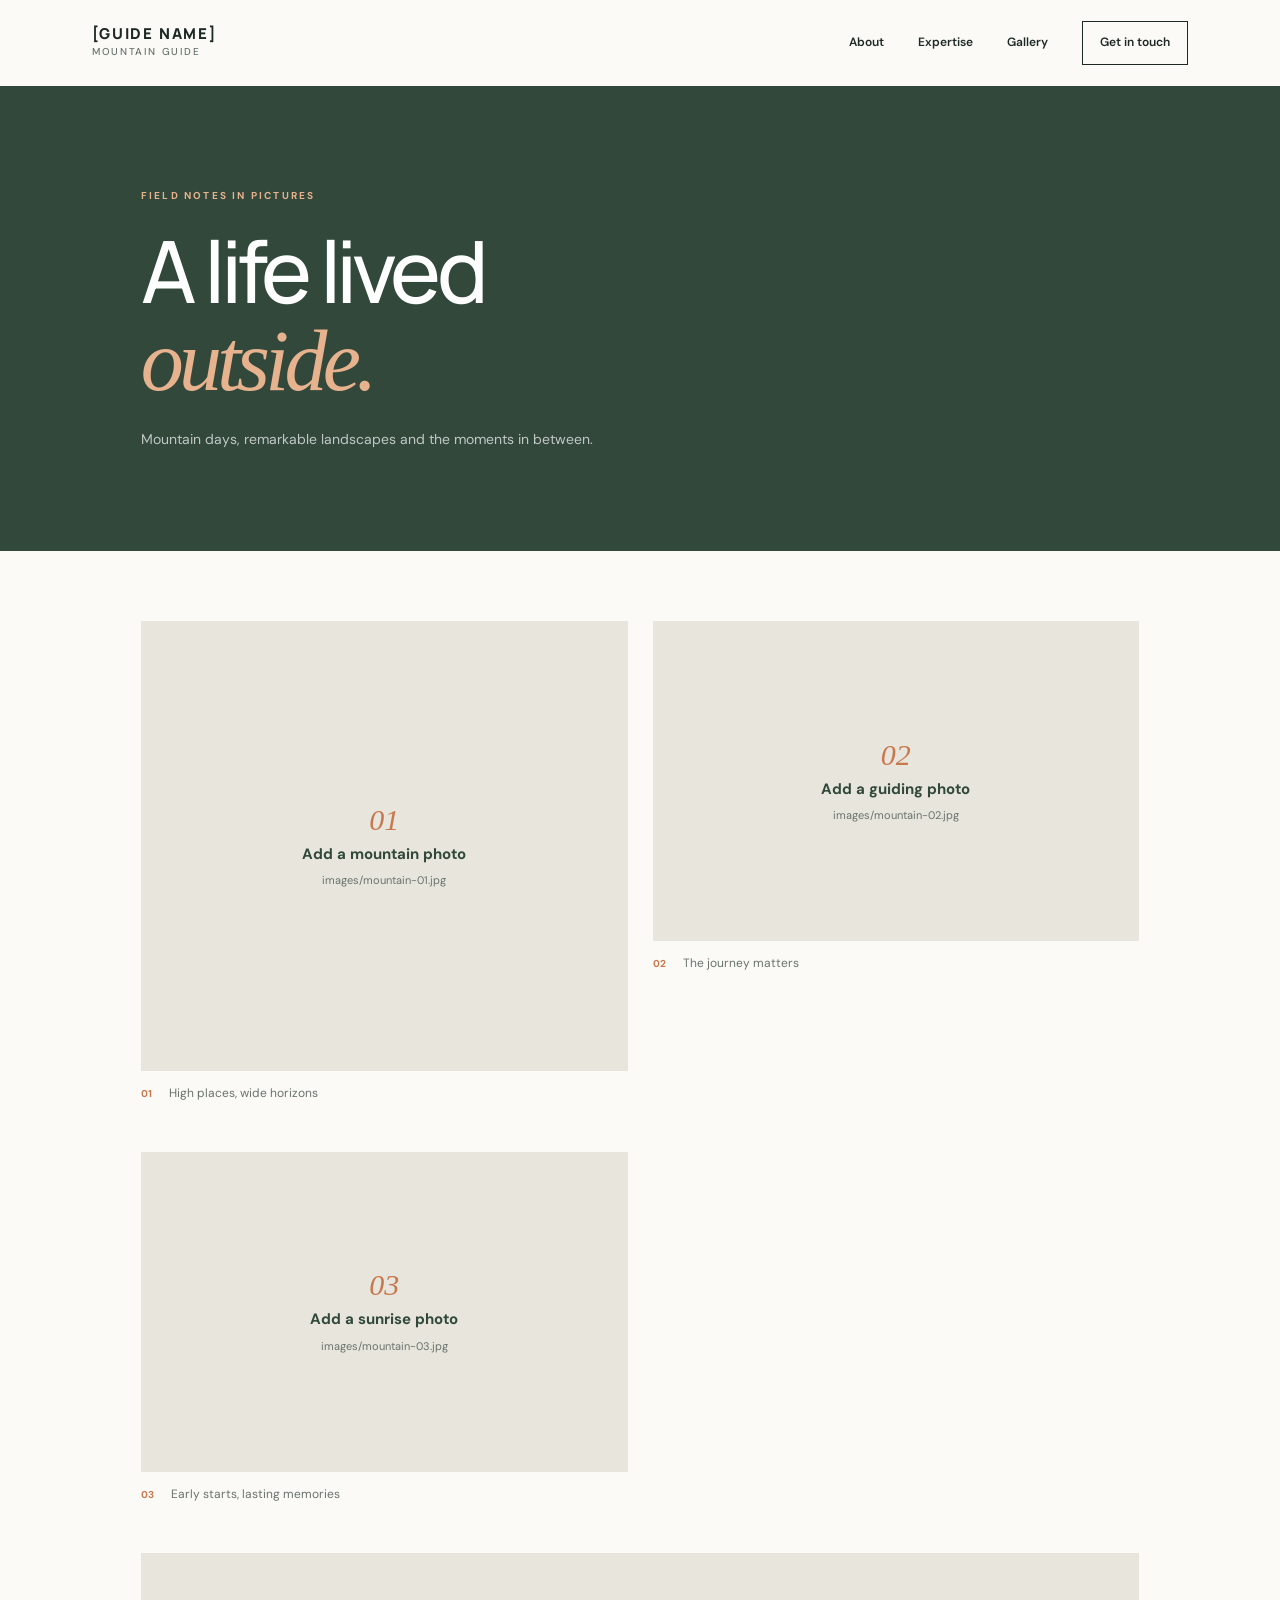
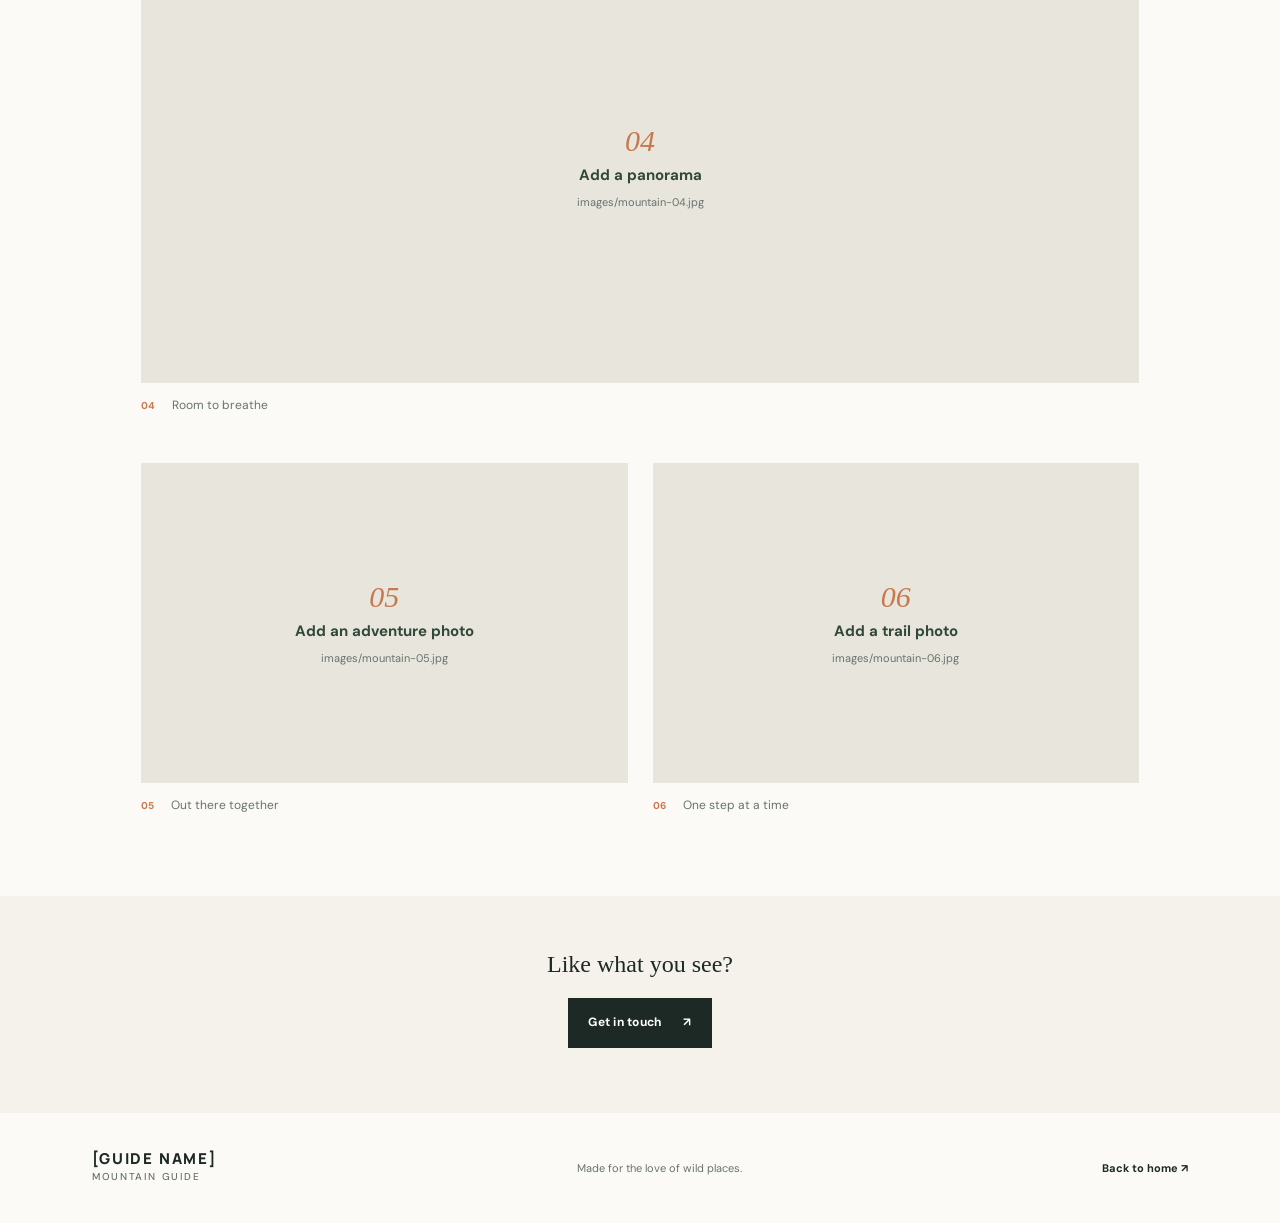
==== gallery.html @ 0ccdeb0b "Add files via upload" ====
<!DOCTYPE html>
<html lang="en">
<head>
  <meta charset="UTF-8">
  <meta name="viewport" content="width=device-width, initial-scale=1">
  <meta name="description" content="Mountain guiding, landscapes and adventures with [GUIDE NAME].">
  <title>Gallery | [GUIDE NAME]</title>
  <link rel="stylesheet" href="style.css">
  <link rel="preconnect" href="https://fonts.googleapis.com">
  <link rel="preconnect" href="https://fonts.gstatic.com" crossorigin>
  <link href="https://fonts.googleapis.com/css2?family=DM+Sans:wght@400;500;600;700&family=Manrope:wght@400;500;600;700;800&display=swap" rel="stylesheet">
</head>
<body>
  <header class="site-header gallery-header">
    <a class="wordmark" href="index.html">[GUIDE NAME]<span>Mountain Guide</span></a>
    <nav aria-label="Main navigation">
      <a href="index.html#about">About</a>
      <a href="index.html#expertise">Expertise</a>
      <a href="gallery.html" aria-current="page">Gallery</a>
      <a class="nav-cta" href="index.html#contact">Get in touch</a>
    </nav>
  </header>
  <main>
    <section class="gallery-hero">
      <p class="eyebrow">FIELD NOTES IN PICTURES</p>
      <h1>A life lived<br><em>outside.</em></h1>
      <p>Mountain days, remarkable landscapes and the moments in between.</p>
    </section>
    <section class="gallery-grid section-wrap" aria-label="Photo gallery">
      <!-- Add your photos to the images folder and replace each placeholder filename below. -->
      <figure class="gallery-item gallery-tall">
        <img src="images/mountain-01.jpg" alt="Mountain landscape" onerror="this.style.display='none'; this.nextElementSibling.style.display='flex'">
        <div class="image-placeholder"><span>01</span><strong>Add a mountain photo</strong><small>images/mountain-01.jpg</small></div>
        <figcaption><span>01</span> High places, wide horizons</figcaption>
      </figure>
      <figure class="gallery-item">
        <img src="images/mountain-02.jpg" alt="Mountain guide on a trail" onerror="this.style.display='none'; this.nextElementSibling.style.display='flex'">
        <div class="image-placeholder"><span>02</span><strong>Add a guiding photo</strong><small>images/mountain-02.jpg</small></div>
        <figcaption><span>02</span> The journey matters</figcaption>
      </figure>
      <figure class="gallery-item">
        <img src="images/mountain-03.jpg" alt="Mountain peaks at sunrise" onerror="this.style.display='none'; this.nextElementSibling.style.display='flex'">
        <div class="image-placeholder"><span>03</span><strong>Add a sunrise photo</strong><small>images/mountain-03.jpg</small></div>
        <figcaption><span>03</span> Early starts, lasting memories</figcaption>
      </figure>
      <figure class="gallery-item gallery-wide">
        <img src="images/mountain-04.jpg" alt="Wide mountain panorama" onerror="this.style.display='none'; this.nextElementSibling.style.display='flex'">
        <div class="image-placeholder"><span>04</span><strong>Add a panorama</strong><small>images/mountain-04.jpg</small></div>
        <figcaption><span>04</span> Room to breathe</figcaption>
      </figure>
      <figure class="gallery-item">
        <img src="images/mountain-05.jpg" alt="Outdoor adventure" onerror="this.style.display='none'; this.nextElementSibling.style.display='flex'">
        <div class="image-placeholder"><span>05</span><strong>Add an adventure photo</strong><small>images/mountain-05.jpg</small></div>
        <figcaption><span>05</span> Out there together</figcaption>
      </figure>
      <figure class="gallery-item">
        <img src="images/mountain-06.jpg" alt="Mountain trail" onerror="this.style.display='none'; this.nextElementSibling.style.display='flex'">
        <div class="image-placeholder"><span>06</span><strong>Add a trail photo</strong><small>images/mountain-06.jpg</small></div>
        <figcaption><span>06</span> One step at a time</figcaption>
      </figure>
    </section>
    <section class="gallery-bottom">
      <p>Like what you see?</p>
      <a class="button button-dark" href="index.html#contact">Get in touch <span aria-hidden="true">↗</span></a>
    </section>
  </main>
  <footer class="site-footer">
    <a class="wordmark footer-wordmark" href="index.html">[GUIDE NAME]<span>Mountain Guide</span></a>
    <p>Made for the love of wild places.</p>
    <a href="index.html">Back to home ↗</a>
  </footer>
</body>
</html>
---- style.css ----
:root {
  --ink: #1d2925;
  --muted: #68736d;
  --cream: #f4f2eb;
  --paper: #fbfaf6;
  --green: #31483b;
  --orange: #c9784e;
  --line: rgba(29, 41, 37, .16);
  --serif: Georgia, "Times New Roman", serif;
}
* { box-sizing: border-box; }
html { scroll-behavior: smooth; }
body { margin: 0; background: var(--paper); color: var(--ink); font-family: "DM Sans", sans-serif; line-height: 1.65; }
a { color: inherit; text-decoration: none; }
.site-header { height: 86px; padding: 0 7.2%; display: flex; align-items: center; justify-content: space-between; background: var(--paper); position: relative; z-index: 5; }
.wordmark { font: 800 15px/1.2 "Manrope", sans-serif; letter-spacing: .12em; text-transform: uppercase; }
.wordmark span { display: block; font: 500 10px/1.8 "DM Sans", sans-serif; letter-spacing: .16em; color: var(--muted); }
nav { display: flex; align-items: center; gap: 34px; font-size: 12px; font-weight: 600; }
nav a:not(.nav-cta) { transition: color .2s; }
nav a:hover, .site-footer a:hover { color: var(--orange); }
.nav-cta { border: 1px solid var(--ink); padding: 11px 17px; }
.hero { min-height: 660px; height: min(780px, calc(100vh - 86px)); position: relative; color: white; display: flex; align-items: center; overflow: hidden; background: #3d5148; }
.hero-image, .hero-shade { position: absolute; inset: 0; }
.hero-image { background: url("https://images.unsplash.com/photo-1464822759023-fed622ff2c3b?auto=format&fit=crop&w=2200&q=85") center 48%/cover; transform: scale(1.015); }
.hero-shade { background: linear-gradient(90deg, rgba(15,25,22,.78) 0%, rgba(15,25,22,.48) 48%, rgba(15,25,22,.08) 100%), linear-gradient(0deg, rgba(15,25,22,.28), transparent 45%); }
.hero-content { position: relative; z-index: 1; margin-left: 11%; max-width: 670px; padding: 65px 24px 70px 0; }
.eyebrow { font-size: 10px; font-weight: 700; letter-spacing: .22em; text-transform: uppercase; }
.hero .eyebrow { color: #e7c5a8; margin-bottom: 26px; }
h1, h2, .display-heading, blockquote { font-family: "Manrope", sans-serif; letter-spacing: -.055em; font-weight: 500; }
.hero h1 { font-size: clamp(50px, 6.4vw, 88px); line-height: 1.04; margin: 0 0 27px; }
h1 em, h2 em, .display-heading em, .values h2 em { font-family: var(--serif); font-weight: 400; }
.hero-copy { max-width: 470px; font-size: 15px; color: rgba(255,255,255,.84); line-height: 1.9; }
.hero-actions { display: flex; align-items: center; gap: 28px; margin-top: 34px; flex-wrap: wrap; }
.button { display: inline-flex; align-items: center; gap: 22px; padding: 15px 20px; font-size: 12px; font-weight: 700; letter-spacing: .02em; transition: transform .2s, background .2s; }
.button:hover { transform: translateY(-2px); }
.button-light { background: var(--paper); color: var(--ink); }
.button-dark { background: var(--ink); color: white; }
.text-link { font-size: 12px; font-weight: 700; border-bottom: 1px solid currentColor; padding-bottom: 6px; display: inline-flex; gap: 18px; align-items: center; }
.light-link { color: white; }
.hero-note { position: absolute; right: 7%; bottom: 40px; display: flex; align-items: center; gap: 12px; font-size: 10px; letter-spacing: .12em; text-transform: uppercase; color: rgba(255,255,255,.8); }
.note-line { width: 32px; height: 1px; background: var(--orange); }
.section-wrap { padding-left: 11%; padding-right: 11%; }
.intro { padding-top: 115px; padding-bottom: 120px; }
.section-label { font-size: 10px; letter-spacing: .18em; font-weight: 700; color: var(--muted); }
.section-label span { color: var(--orange); margin-right: 18px; }
.intro-grid { display: grid; grid-template-columns: 1fr 1fr; gap: 9%; margin-top: 54px; }
.display-heading { font-size: clamp(36px, 4.1vw, 56px); line-height: 1.17; margin: 0; }
.display-heading em { color: var(--green); }
.intro-text { max-width: 490px; color: #59645e; font-size: 14px; }
.intro-text p { margin-top: 0; margin-bottom: 19px; }
.intro-text .lead { color: var(--ink); font-size: 17px; line-height: 1.7; }
.signature { font-family: var(--serif); font-style: italic; font-size: 24px; color: var(--green); margin-top: 30px !important; }
.quote-band { background: var(--green); color: white; text-align: center; padding: 83px 20px 78px; }
.quote-mark { font: 70px/ .7 var(--serif); color: #d89a76; }
.quote-band blockquote { font-size: clamp(28px, 4vw, 45px); line-height: 1.3; margin: 24px 0 17px; }
.quote-band p { color: rgba(255,255,255,.65); font-size: 12px; letter-spacing: .05em; }
.expertise { padding-top: 110px; padding-bottom: 120px; }
.expertise-heading { display: flex; align-items: end; justify-content: space-between; gap: 30px; margin: 34px 0 45px; }
.expertise-heading h2 { font-size: clamp(34px, 4vw, 48px); margin: 0; line-height: 1.2; }
.expertise-heading p { color: var(--muted); max-width: 300px; font-size: 13px; margin: 0 0 5px; }
.expertise-grid { display: grid; grid-template-columns: repeat(3, 1fr); border-top: 1px solid var(--line); border-bottom: 1px solid var(--line); }
.expertise-card { padding: 29px 27px 35px 0; }
.expertise-card + .expertise-card { border-left: 1px solid var(--line); padding-left: 27px; }
.card-number { font-size: 9px; color: var(--orange); letter-spacing: .15em; font-weight: 700; }
.line-icon { font-size: 36px; color: var(--green); margin: 24px 0 9px; }
.expertise-card h3 { font: 600 17px "Manrope", sans-serif; margin: 0 0 12px; }
.expertise-card p { color: var(--muted); font-size: 12px; line-height: 1.85; margin: 0; }
.edit-note { font-size: 11px; color: #89918b; font-style: italic; margin-top: 18px; }
.image-feature { display: grid; grid-template-columns: 1.05fr .95fr; min-height: 500px; background: var(--cream); }
.feature-photo { background: url("https://images.unsplash.com/photo-1464278533981-50106e6176b1?auto=format&fit=crop&w=1300&q=85") center/cover; min-height: 430px; }
.feature-copy { align-self: center; padding: 65px 12%; }
.feature-copy .eyebrow { color: var(--orange); }
.feature-copy h2 { font-size: clamp(36px, 4.2vw, 55px); line-height: 1.13; margin: 23px 0; }
.feature-copy h2 em { color: var(--green); }
.feature-copy > p:not(.eyebrow) { color: var(--muted); font-size: 13px; margin-bottom: 28px; }
.values { padding-top: 110px; padding-bottom: 120px; }
.values-grid { display: grid; grid-template-columns: .9fr 1.1fr; gap: 10%; margin-top: 42px; }
.values h2 { font-size: clamp(43px, 5vw, 66px); line-height: 1.1; margin: 0; }
.values h2 em { color: var(--green); }
.values-list > div { display: grid; grid-template-columns: 45px 1fr; border-bottom: 1px solid var(--line); padding: 17px 0; gap: 10px; }
.values-list > div:first-child { border-top: 1px solid var(--line); }
.values-list span { font-size: 10px; color: var(--orange); font-weight: 700; padding-top: 3px; }
.values-list p { margin: 0; color: var(--muted); font-size: 12px; line-height: 1.8; }
.values-list strong { display: inline-block; color: var(--ink); font-size: 14px; margin-bottom: 4px; }
.contact { background: #e8e8df; text-align: center; padding: 100px 24px 95px; }
.contact-inner { max-width: 680px; margin: auto; }
.contact .eyebrow { color: var(--orange); }
.contact h2 { font-size: clamp(37px, 5vw, 60px); line-height: 1.14; margin: 23px 0; }
.contact h2 em { color: var(--green); }
.contact-inner > p:not(.eyebrow):not(.company-note) { color: var(--muted); font-size: 13px; margin-bottom: 28px; }
.company-note { font-size: 10px; text-transform: uppercase; letter-spacing: .15em; color: var(--muted); margin-top: 28px; }
.site-footer { min-height: 110px; display: flex; justify-content: space-between; align-items: center; gap: 20px; padding: 25px 7.2%; font-size: 11px; color: var(--muted); }
.footer-wordmark { color: var(--ink); }
.site-footer p { margin: 0; }
.site-footer > a:last-child { font-weight: 700; color: var(--ink); }
.gallery-header { background: var(--paper); }
.gallery-hero { background: var(--green); color: white; padding: 92px 11% 86px; }
.gallery-hero .eyebrow { color: #e7b28e; }
.gallery-hero h1 { font-size: clamp(55px, 7vw, 86px); line-height: 1.02; margin: 22px 0; }
.gallery-hero h1 em { color: #e7b28e; }
.gallery-hero > p:last-child { color: rgba(255,255,255,.7); font-size: 14px; }
.gallery-grid { padding-top: 70px; padding-bottom: 80px; display: grid; grid-template-columns: 1fr 1fr; gap: 48px 25px; }
.gallery-item { margin: 0; min-width: 0; }
.gallery-item img, .image-placeholder { width: 100%; height: 320px; object-fit: cover; background: #e7e5dc; }
.gallery-tall img, .gallery-tall .image-placeholder { height: 450px; }
.gallery-wide { grid-column: span 2; }
.gallery-wide img, .gallery-wide .image-placeholder { height: 430px; }
.image-placeholder { display: none; flex-direction: column; align-items: center; justify-content: center; color: var(--green); gap: 5px; text-align: center; padding: 20px; }
.image-placeholder span { font: italic 30px var(--serif); color: var(--orange); }
.image-placeholder strong { font-size: 15px; }
.image-placeholder small { color: var(--muted); font-size: 11px; }
.gallery-item figcaption { padding-top: 13px; font-size: 12px; color: var(--muted); }
.gallery-item figcaption span { color: var(--orange); font-size: 10px; font-weight: 700; margin-right: 14px; }
.gallery-bottom { text-align: center; background: var(--cream); padding: 55px 20px 65px; }
.gallery-bottom p { font: 24px var(--serif); margin: 0 0 20px; }
@media (max-width: 760px) {
  .site-header { height: auto; min-height: 80px; padding: 20px 6%; align-items: flex-start; gap: 18px; }
  nav { gap: 12px; flex-wrap: wrap; justify-content: flex-end; font-size: 11px; }
  nav .nav-cta { padding: 7px 9px; }
  .wordmark { font-size: 12px; min-width: 110px; }
  .hero { min-height: 650px; height: auto; }
  .hero-content { margin-left: 7%; padding: 90px 7% 100px 0; }
  .hero h1 { font-size: clamp(46px, 12vw, 68px); }
  .hero-note { right: 7%; bottom: 25px; }
  .section-wrap { padding-left: 7%; padding-right: 7%; }
  .intro, .expertise, .values { padding-top: 75px; padding-bottom: 80px; }
  .intro-grid, .values-grid { grid-template-columns: 1fr; gap: 28px; margin-top: 35px; }
  .expertise-heading { display: block; }
  .expertise-heading p { margin-top: 15px; }
  .expertise-grid { grid-template-columns: 1fr; }
  .expertise-card, .expertise-card + .expertise-card { border-left: 0; border-bottom: 1px solid var(--line); padding: 25px 0; }
  .expertise-card:last-child { border-bottom: 0; }
  .line-icon { margin: 12px 0 5px; }
  .image-feature { grid-template-columns: 1fr; }
  .feature-photo { min-height: 330px; }
  .feature-copy { padding: 48px 7%; }
  .contact { padding: 75px 7%; }
  .site-footer { padding: 25px 6%; flex-wrap: wrap; }
  .site-footer p { order: 3; width: 100%; }
  .gallery-hero { padding: 70px 7%; }
  .gallery-grid { padding-top: 35px; padding-bottom: 50px; grid-template-columns: 1fr; gap: 35px; }
  .gallery-wide { grid-column: auto; }
  .gallery-item img, .image-placeholder, .gallery-tall img, .gallery-tall .image-placeholder, .gallery-wide img, .gallery-wide .image-placeholder { height: 310px; }
}
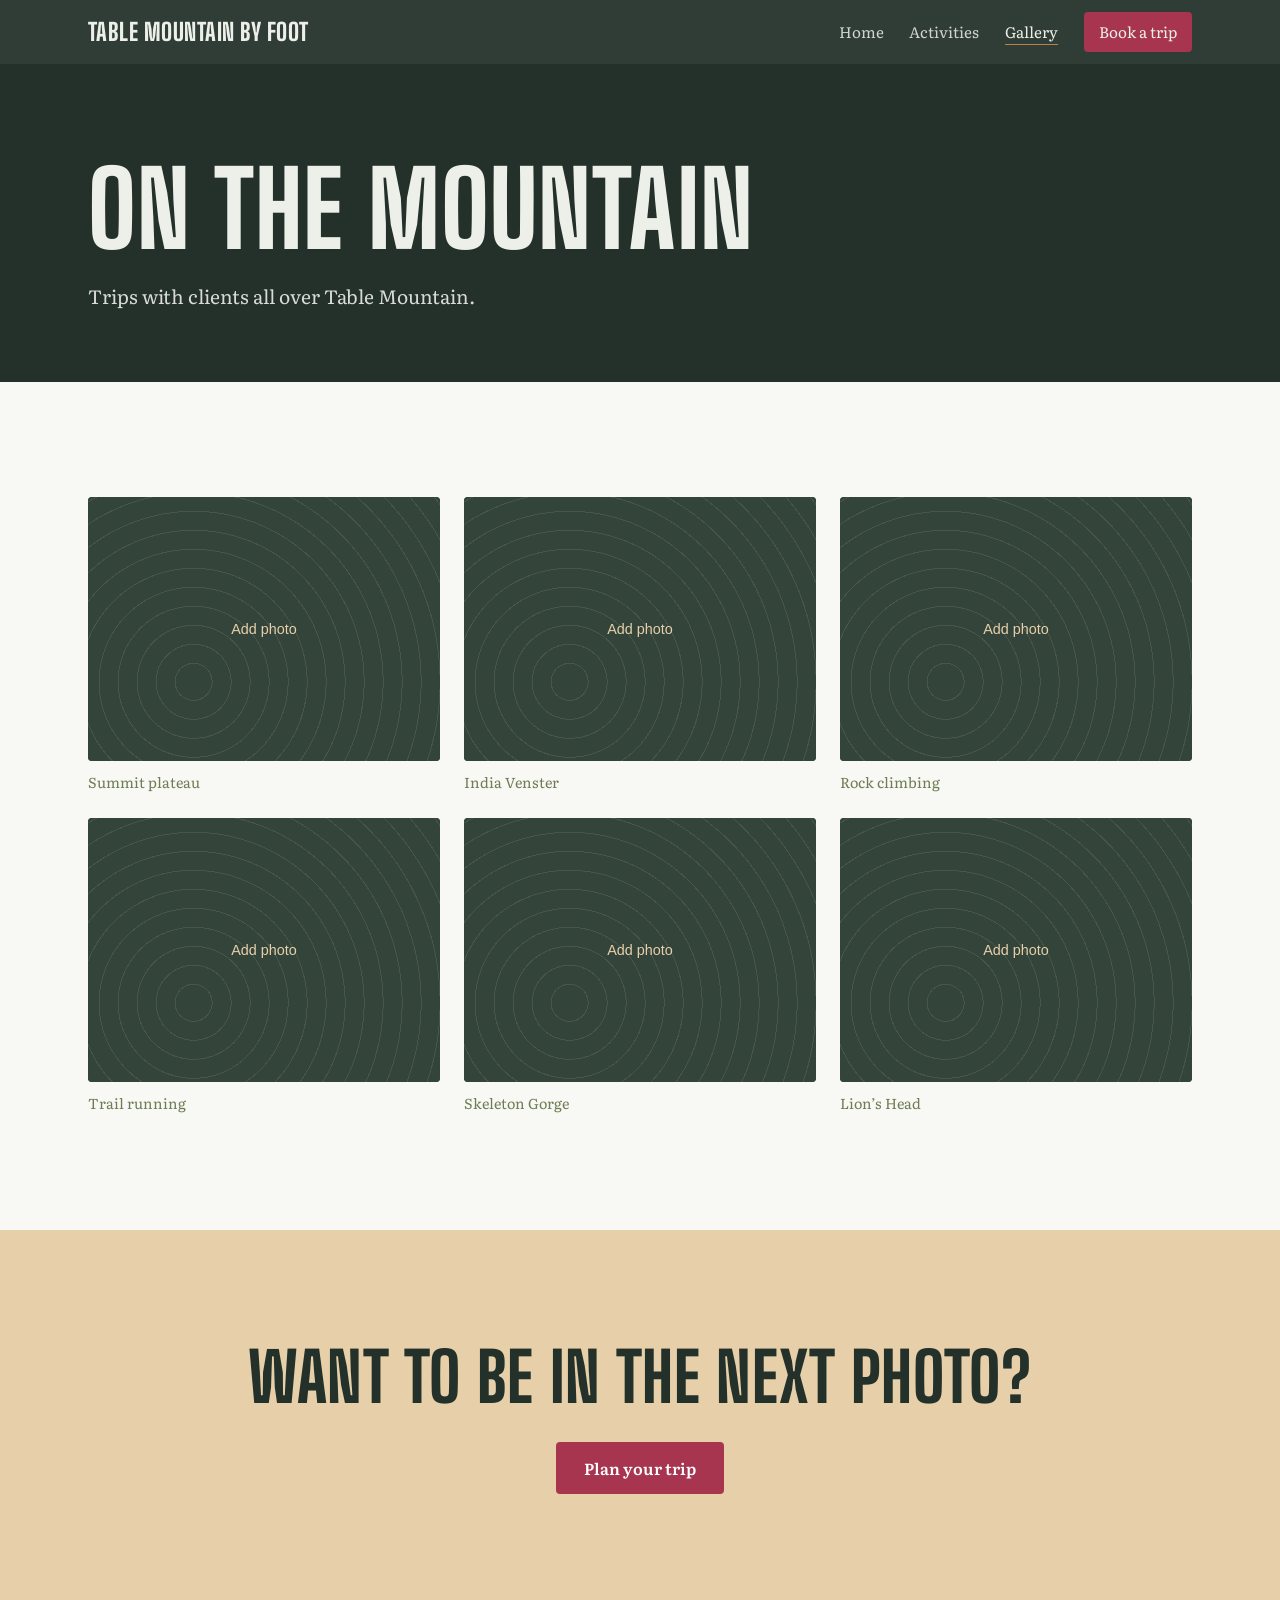
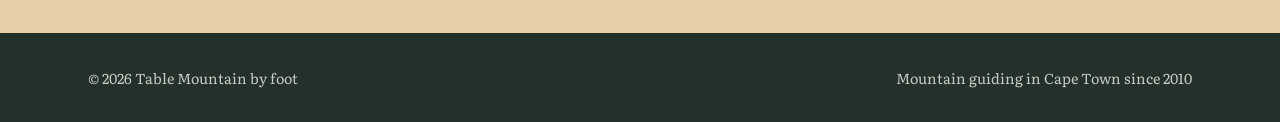
==== commit d798a0bf: "try claude version" ====
--- a/gallery.html
+++ b/gallery.html
@@ -1,73 +1,82 @@
 <!DOCTYPE html>
 <html lang="en">
 <head>
-  <meta charset="UTF-8">
+  <meta charset="utf-8">
   <meta name="viewport" content="width=device-width, initial-scale=1">
-  <meta name="description" content="Mountain guiding, landscapes and adventures with [GUIDE NAME].">
-  <title>Gallery | [GUIDE NAME]</title>
-  <link rel="stylesheet" href="style.css">
+  <title>Gallery | Table Mountain by foot</title>
+  <meta name="description" content="Photos from guided trips on Table Mountain with Johan Jansen van Vuuren.">
+  <link rel="icon" href="data:image/svg+xml,%3Csvg xmlns='http://www.w3.org/2000/svg' viewBox='0 0 32 32'%3E%3Crect width='32' height='32' rx='6' fill='%2324312A'/%3E%3Cpath d='M3 24 L8 14 L10 15 L12 11 L22 11 L24 15 L27 19 L29 24Z' fill='%23B7834A'/%3E%3C/svg%3E">
   <link rel="preconnect" href="https://fonts.googleapis.com">
   <link rel="preconnect" href="https://fonts.gstatic.com" crossorigin>
-  <link href="https://fonts.googleapis.com/css2?family=DM+Sans:wght@400;500;600;700&family=Manrope:wght@400;500;600;700;800&display=swap" rel="stylesheet">
+  <link href="https://fonts.googleapis.com/css2?family=Big+Shoulders+Display:wght@600;800&family=Literata:ital,opsz,wght@0,7..72,400;0,7..72,600;1,7..72,400&display=swap" rel="stylesheet">
+  <link rel="stylesheet" href="css/style.css">
 </head>
 <body>
-  <header class="site-header gallery-header">
-    <a class="wordmark" href="index.html">[GUIDE NAME]<span>Mountain Guide</span></a>
-    <nav aria-label="Main navigation">
-      <a href="index.html#about">About</a>
-      <a href="index.html#expertise">Expertise</a>
+
+<header class="site-header">
+  <div class="wrap header-inner">
+    <a class="brand" href="index.html">Table Mountain by foot</a>
+    <button class="menu-toggle" aria-expanded="false" aria-controls="nav">Menu</button>
+    <nav id="nav" class="nav">
+      <a href="index.html">Home</a>
+      <a href="index.html#activities">Activities</a>
       <a href="gallery.html" aria-current="page">Gallery</a>
-      <a class="nav-cta" href="index.html#contact">Get in touch</a>
+      <a href="index.html#contact" class="nav-book">Book a trip</a>
     </nav>
-  </header>
-  <main>
-    <section class="gallery-hero">
-      <p class="eyebrow">FIELD NOTES IN PICTURES</p>
-      <h1>A life lived<br><em>outside.</em></h1>
-      <p>Mountain days, remarkable landscapes and the moments in between.</p>
-    </section>
-    <section class="gallery-grid section-wrap" aria-label="Photo gallery">
-      <!-- Add your photos to the images folder and replace each placeholder filename below. -->
-      <figure class="gallery-item gallery-tall">
-        <img src="images/mountain-01.jpg" alt="Mountain landscape" onerror="this.style.display='none'; this.nextElementSibling.style.display='flex'">
-        <div class="image-placeholder"><span>01</span><strong>Add a mountain photo</strong><small>images/mountain-01.jpg</small></div>
-        <figcaption><span>01</span> High places, wide horizons</figcaption>
-      </figure>
-      <figure class="gallery-item">
-        <img src="images/mountain-02.jpg" alt="Mountain guide on a trail" onerror="this.style.display='none'; this.nextElementSibling.style.display='flex'">
-        <div class="image-placeholder"><span>02</span><strong>Add a guiding photo</strong><small>images/mountain-02.jpg</small></div>
-        <figcaption><span>02</span> The journey matters</figcaption>
-      </figure>
-      <figure class="gallery-item">
-        <img src="images/mountain-03.jpg" alt="Mountain peaks at sunrise" onerror="this.style.display='none'; this.nextElementSibling.style.display='flex'">
-        <div class="image-placeholder"><span>03</span><strong>Add a sunrise photo</strong><small>images/mountain-03.jpg</small></div>
-        <figcaption><span>03</span> Early starts, lasting memories</figcaption>
-      </figure>
-      <figure class="gallery-item gallery-wide">
-        <img src="images/mountain-04.jpg" alt="Wide mountain panorama" onerror="this.style.display='none'; this.nextElementSibling.style.display='flex'">
-        <div class="image-placeholder"><span>04</span><strong>Add a panorama</strong><small>images/mountain-04.jpg</small></div>
-        <figcaption><span>04</span> Room to breathe</figcaption>
-      </figure>
-      <figure class="gallery-item">
-        <img src="images/mountain-05.jpg" alt="Outdoor adventure" onerror="this.style.display='none'; this.nextElementSibling.style.display='flex'">
-        <div class="image-placeholder"><span>05</span><strong>Add an adventure photo</strong><small>images/mountain-05.jpg</small></div>
-        <figcaption><span>05</span> Out there together</figcaption>
-      </figure>
-      <figure class="gallery-item">
-        <img src="images/mountain-06.jpg" alt="Mountain trail" onerror="this.style.display='none'; this.nextElementSibling.style.display='flex'">
-        <div class="image-placeholder"><span>06</span><strong>Add a trail photo</strong><small>images/mountain-06.jpg</small></div>
-        <figcaption><span>06</span> One step at a time</figcaption>
-      </figure>
-    </section>
-    <section class="gallery-bottom">
-      <p>Like what you see?</p>
-      <a class="button button-dark" href="index.html#contact">Get in touch <span aria-hidden="true">↗</span></a>
-    </section>
-  </main>
-  <footer class="site-footer">
-    <a class="wordmark footer-wordmark" href="index.html">[GUIDE NAME]<span>Mountain Guide</span></a>
-    <p>Made for the love of wild places.</p>
-    <a href="index.html">Back to home ↗</a>
-  </footer>
+  </div>
+</header>
+
+<main>
+  <section class="gallery-intro">
+    <div class="wrap">
+      <h1>On the mountain</h1>
+      <p>Trips with clients all over Table Mountain.</p>
+    </div>
+  </section>
+
+  <section class="section gallery-section">
+    <div class="wrap">
+      <!--
+        ADDING PHOTOS:
+        1. Put photos in images/gallery/ (resize to about 1600px wide first)
+        2. Copy one <li> block below, change src, alt and the caption
+        3. Delete any blocks you don't use
+      -->
+      <ul class="gallery-grid">
+        <li><figure><button class="gallery-item"><img src="images/gallery/01.jpg" alt="Clients on the summit plateau" loading="lazy"><span class="img-placeholder">Add photo</span></button><figcaption>Summit plateau</figcaption></figure></li>
+        <li><figure><button class="gallery-item"><img src="images/gallery/02.jpg" alt="Scrambling on India Venster" loading="lazy"><span class="img-placeholder">Add photo</span></button><figcaption>India Venster</figcaption></figure></li>
+        <li><figure><button class="gallery-item"><img src="images/gallery/03.jpg" alt="Rock climbing on Table Mountain sandstone" loading="lazy"><span class="img-placeholder">Add photo</span></button><figcaption>Rock climbing</figcaption></figure></li>
+        <li><figure><button class="gallery-item"><img src="images/gallery/04.jpg" alt="Trail running above the city" loading="lazy"><span class="img-placeholder">Add photo</span></button><figcaption>Trail running</figcaption></figure></li>
+        <li><figure><button class="gallery-item"><img src="images/gallery/05.jpg" alt="Hiking up Skeleton Gorge" loading="lazy"><span class="img-placeholder">Add photo</span></button><figcaption>Skeleton Gorge</figcaption></figure></li>
+        <li><figure><button class="gallery-item"><img src="images/gallery/06.jpg" alt="Sunset from Lion's Head" loading="lazy"><span class="img-placeholder">Add photo</span></button><figcaption>Lion’s Head</figcaption></figure></li>
+      </ul>
+    </div>
+  </section>
+
+  <section class="section contact">
+    <div class="wrap contact-inner">
+      <h2>Want to be in the next photo?</h2>
+      <div class="contact-actions">
+        <a class="btn btn-primary" href="index.html#contact">Plan your trip</a>
+      </div>
+    </div>
+  </section>
+</main>
+
+<dialog class="lightbox" aria-label="Photo viewer">
+  <img src="" alt="">
+  <p class="lightbox-caption"></p>
+  <button class="lightbox-btn lightbox-prev" aria-label="Previous photo">‹</button>
+  <button class="lightbox-btn lightbox-next" aria-label="Next photo">›</button>
+  <button class="lightbox-close">Close</button>
+</dialog>
+
+<footer class="site-footer">
+  <div class="wrap footer-inner">
+    <p>© <span class="year"></span> Table Mountain by foot</p>
+    <p>Mountain guiding in Cape Town since 2010</p>
+  </div>
+</footer>
+<script src="js/main.js"></script>
 </body>
 </html>
--- a/css/style.css
+++ b/css/style.css
@@ -0,0 +1,265 @@
+/* ==========================================================
+   Table Mountain by foot
+   Palette: fynbos green, sandstone, protea, mist
+   ========================================================== */
+:root {
+  --fynbos: #24312A;
+  --fynbos-2: #33443A;
+  --sandstone: #B7834A;
+  --sandstone-light: #E6CFA9;
+  --granite: #34312C;
+  --mist: #EDEFE9;
+  --paper: #F8F8F4;
+  --protea: #A8354F;
+  --protea-dark: #8A2840;
+  --lichen: #6F7D55;
+
+  --display: "Big Shoulders Display", "Arial Narrow", Impact, sans-serif;
+  --body: "Literata", Georgia, "Times New Roman", serif;
+
+  --header-h: 4rem;
+  color-scheme: light;
+}
+
+*, *::before, *::after { box-sizing: border-box; }
+
+html { scroll-behavior: smooth; scroll-padding-top: var(--header-h); }
+
+body {
+  margin: 0;
+  font-family: var(--body);
+  font-size: 1.0625rem;
+  line-height: 1.75;
+  color: var(--granite);
+  background: var(--paper);
+  -webkit-font-smoothing: antialiased;
+}
+
+img { max-width: 100%; display: block; }
+a { color: inherit; }
+
+h1, h2, h3 {
+  font-family: var(--display);
+  font-weight: 800;
+  line-height: 0.95;
+  letter-spacing: 0.01em;
+  text-transform: uppercase;
+  margin: 0 0 1.25rem;
+}
+h2 { font-size: clamp(2.5rem, 5.5vw, 4.25rem); color: var(--fynbos); }
+h3 { font-size: 1.75rem; font-weight: 600; }
+p  { margin: 0 0 1.1em; max-width: 38em; }
+
+.wrap { width: 100%; max-width: 72rem; margin: 0 auto; padding-inline: 1.5rem; }
+
+:focus-visible { outline: 3px solid var(--sandstone); outline-offset: 3px; border-radius: 2px; }
+
+/* ---------- Header ---------- */
+.site-header {
+  position: sticky; top: 0; z-index: 50;
+  background: rgba(36, 49, 42, 0.94);
+  backdrop-filter: blur(8px);
+  color: var(--mist);
+}
+.header-inner {
+  display: flex; align-items: center; justify-content: space-between;
+  gap: 1rem; min-height: var(--header-h);
+}
+.brand {
+  font-family: var(--display); font-weight: 800; font-size: 1.5rem;
+  text-transform: uppercase; text-decoration: none; letter-spacing: 0.02em;
+}
+.nav { display: flex; align-items: center; gap: 1.6rem; font-size: 0.95rem; }
+.nav a { text-decoration: none; opacity: 0.85; }
+.nav a:hover, .nav a[aria-current="page"] { opacity: 1; text-decoration: underline; text-underline-offset: 6px; text-decoration-color: var(--sandstone); }
+.nav .nav-book {
+  opacity: 1; background: var(--protea); padding: 0.45em 1em; border-radius: 4px;
+}
+.nav .nav-book:hover { background: var(--protea-dark); text-decoration: none; }
+
+.menu-toggle {
+  display: none; font: 600 0.95rem var(--body); color: var(--mist);
+  background: transparent; border: 1px solid rgba(237, 239, 233, 0.4);
+  border-radius: 4px; padding: 0.4em 0.9em; cursor: pointer;
+}
+
+@media (max-width: 820px) {
+  .menu-toggle { display: block; }
+  .nav {
+    display: none; position: absolute; top: var(--header-h); left: 0; right: 0;
+    flex-direction: column; align-items: flex-start; gap: 1.1rem;
+    padding: 1.5rem; background: var(--fynbos); font-size: 1.1rem;
+  }
+  .nav.is-open { display: flex; }
+}
+
+/* ---------- Buttons ---------- */
+.btn {
+  display: inline-block; font: 600 1rem/1 var(--body); text-decoration: none;
+  padding: 1em 1.6em; border-radius: 4px; border: 2px solid transparent;
+  transition: background-color 0.15s, color 0.15s;
+}
+.btn-primary { background: var(--protea); color: #fff; }
+.btn-primary:hover { background: var(--protea-dark); }
+.btn-ghost { border-color: var(--mist); color: var(--mist); }
+.btn-ghost:hover { background: var(--mist); color: var(--fynbos); }
+.btn-dark { background: var(--fynbos); color: var(--mist); }
+.btn-dark:hover { background: var(--fynbos-2); }
+
+/* ---------- Hero ---------- */
+.hero {
+  position: relative; overflow: hidden;
+  min-height: calc(100svh - var(--header-h));
+  display: flex; flex-direction: column; justify-content: center;
+  color: var(--mist);
+  /* late-afternoon light over the Cape */
+  background: linear-gradient(180deg, #1F2C26 0%, #3A4B3E 50%, #8E7350 100%);
+}
+.hero-contours {
+  position: absolute; inset: 0; width: 100%; height: 100%;
+  color: var(--sandstone-light); opacity: 0.16;
+}
+.hero-content { position: relative; z-index: 2; padding-top: 3rem; padding-bottom: 14rem; }
+.hero-title {
+  font-size: clamp(3.6rem, 12vw, 9.5rem);
+  line-height: 0.86; margin-bottom: 1.75rem;
+}
+.hero-lead { font-size: clamp(1.1rem, 2vw, 1.3rem); max-width: 32em; opacity: 0.92; }
+.hero-actions { display: flex; flex-wrap: wrap; gap: 1rem; margin-top: 2rem; }
+
+.hero-mountain {
+  position: absolute; left: 0; right: 0; bottom: -1px;
+  width: 100%; height: clamp(180px, 34vw, 400px);
+}
+.hero-mountain .m-back  { fill: #2A3A30; }
+.hero-mountain .m-front { fill: var(--paper); }
+.hero-mountain .tablecloth {
+  fill: #F4F5F1; opacity: 0.88;
+  animation: tablecloth 3s ease-out 0.4s both;
+}
+@keyframes tablecloth {
+  from { transform: translateY(-14px); opacity: 0; }
+  to   { transform: translateY(0); opacity: 0.88; }
+}
+@media (prefers-reduced-motion: reduce) {
+  html { scroll-behavior: auto; }
+  .hero-mountain .tablecloth { animation: none; }
+}
+
+/* ---------- Sections ---------- */
+.section { padding-block: clamp(4rem, 9vw, 7.5rem); }
+.section-intro { font-size: 1.15rem; margin-bottom: 3rem; }
+
+/* Image placeholders (shown until a photo is added) */
+.img-placeholder {
+  display: none; position: absolute; inset: 0;
+  align-items: center; justify-content: center; text-align: center;
+  padding: 1rem; font-size: 0.9rem; color: var(--sandstone-light);
+  background:
+    repeating-radial-gradient(circle at 30% 70%, transparent 0 18px, rgba(230, 207, 169, 0.12) 18px 19px),
+    var(--fynbos-2);
+}
+.is-empty .img-placeholder { display: flex; }
+.is-empty img { display: none; }
+
+/* About */
+.about-grid { display: grid; grid-template-columns: 5fr 7fr; gap: clamp(2rem, 6vw, 5rem); align-items: center; }
+.portrait { position: relative; margin: 0; aspect-ratio: 4 / 5; border-radius: 4px; overflow: hidden; background: var(--fynbos-2); }
+.portrait img { width: 100%; height: 100%; object-fit: cover; }
+.about-text h3 { margin-top: 2rem; font-size: 1.4rem; color: var(--lichen); }
+
+.peak-list { list-style: none; padding: 0; margin: 0; }
+.peak-list li { position: relative; padding-left: 1.6rem; margin-bottom: 0.6rem; }
+.peak-list li::before {
+  content: ""; position: absolute; left: 0; top: 0.55em;
+  width: 0.8rem; height: 0.6rem; background: var(--sandstone);
+  clip-path: polygon(0 100%, 30% 25%, 45% 40%, 60% 0, 100% 100%);
+}
+
+/* Activities */
+.activities { background: var(--mist); }
+.activity-list { list-style: none; padding: 0; margin: 0; }
+.activity {
+  display: grid; grid-template-columns: 15rem 1fr 11rem; gap: 1.5rem 2.5rem;
+  align-items: baseline; padding: 2rem 0;
+  border-top: 2px solid rgba(52, 49, 44, 0.18);
+}
+.activity:last-child { border-bottom: 2px solid rgba(52, 49, 44, 0.18); }
+.activity h3 { font-size: clamp(2rem, 3.5vw, 2.6rem); margin: 0; color: var(--fynbos); }
+.activity p { margin: 0; }
+.activity-level { font-style: italic; color: var(--lichen); text-align: right; }
+
+/* Routes */
+.route-list { list-style: none; padding: 0; margin: 0; display: grid; grid-template-columns: repeat(auto-fit, minmax(17rem, 1fr)); gap: 2.5rem 3rem; }
+.route-list li { border-left: 3px solid var(--sandstone); padding-left: 1.25rem; }
+.route-list h3 { font-size: 1.7rem; margin-bottom: 0.5rem; color: var(--fynbos); }
+.route-list p { margin-bottom: 0.5rem; }
+.route-meta { display: flex; gap: 1rem; font-size: 0.9rem; color: var(--lichen); font-style: italic; }
+
+/* Safety */
+.safety { background: var(--fynbos); color: var(--mist); }
+.safety h2 { color: var(--mist); }
+.safety-grid { display: grid; grid-template-columns: 3fr 2fr; gap: 3rem; align-items: end; }
+.safety .peak-list li { font-size: 1.1rem; }
+.safety .peak-list li::before { background: var(--sandstone-light); }
+
+/* Quotes */
+.quote-grid { display: grid; grid-template-columns: repeat(auto-fit, minmax(18rem, 1fr)); gap: 3rem; }
+blockquote { margin: 0; }
+blockquote p { font-size: clamp(1.25rem, 2.2vw, 1.55rem); font-style: italic; line-height: 1.5; }
+blockquote footer { font-size: 0.95rem; color: var(--lichen); }
+
+/* Contact */
+.contact { background: var(--sandstone-light); }
+.contact-inner { text-align: center; }
+.contact-inner p { margin-inline: auto; font-size: 1.15rem; }
+.contact-actions { display: flex; flex-wrap: wrap; justify-content: center; gap: 1rem; margin: 2rem 0 1.5rem; }
+.contact-inner .contact-lang { font-style: italic; font-size: 1rem; }
+
+/* Footer */
+.site-footer { background: var(--fynbos); color: var(--mist); font-size: 0.9rem; padding-block: 2rem; }
+.footer-inner { display: flex; flex-wrap: wrap; justify-content: space-between; gap: 0.5rem 2rem; }
+.footer-inner p { margin: 0; opacity: 0.8; }
+
+/* ---------- Gallery page ---------- */
+.gallery-intro { background: var(--fynbos); color: var(--mist); padding-block: clamp(3.5rem, 8vw, 6rem) 3rem; }
+.gallery-intro h1 { font-size: clamp(3rem, 9vw, 6.5rem); }
+.gallery-intro p { font-size: 1.2rem; opacity: 0.9; }
+
+.gallery-grid { list-style: none; padding: 0; margin: 0; display: grid; grid-template-columns: repeat(auto-fill, minmax(17rem, 1fr)); gap: 1.5rem; }
+.gallery-grid figure { margin: 0; }
+.gallery-item {
+  position: relative; display: block; width: 100%; aspect-ratio: 4 / 3;
+  padding: 0; border: 0; border-radius: 4px; overflow: hidden; cursor: zoom-in;
+  background: var(--fynbos-2);
+}
+.gallery-item img { width: 100%; height: 100%; object-fit: cover; }
+.gallery-item.is-empty { cursor: default; }
+.gallery-grid figcaption { font-size: 0.9rem; color: var(--lichen); padding-top: 0.5rem; }
+
+.lightbox {
+  border: 0; padding: 0; background: transparent; max-width: 100vw; max-height: 100vh;
+  width: 100vw; height: 100vh; color: var(--mist);
+}
+.lightbox[open] { display: flex; flex-direction: column; align-items: center; justify-content: center; }
+.lightbox::backdrop { background: rgba(22, 30, 26, 0.94); }
+.lightbox img { max-width: 90vw; max-height: 78vh; object-fit: contain; border-radius: 4px; }
+.lightbox-caption { margin-top: 1rem; text-align: center; }
+.lightbox-btn, .lightbox-close {
+  position: absolute; background: rgba(237, 239, 233, 0.12); color: var(--mist);
+  border: 1px solid rgba(237, 239, 233, 0.35); border-radius: 4px; cursor: pointer;
+  font: 600 1rem var(--body);
+}
+.lightbox-btn { top: 50%; transform: translateY(-50%); font-size: 2rem; width: 3rem; height: 3.5rem; }
+.lightbox-prev { left: 1rem; }
+.lightbox-next { right: 1rem; }
+.lightbox-close { top: 1rem; right: 1rem; padding: 0.5em 1em; }
+
+/* ---------- Responsive ---------- */
+@media (max-width: 820px) {
+  .about-grid, .safety-grid { grid-template-columns: 1fr; }
+  .portrait { max-width: 24rem; }
+  .activity { grid-template-columns: 1fr; gap: 0.5rem; }
+  .activity-level { text-align: left; }
+  .hero-content { padding-bottom: 11rem; }
+}
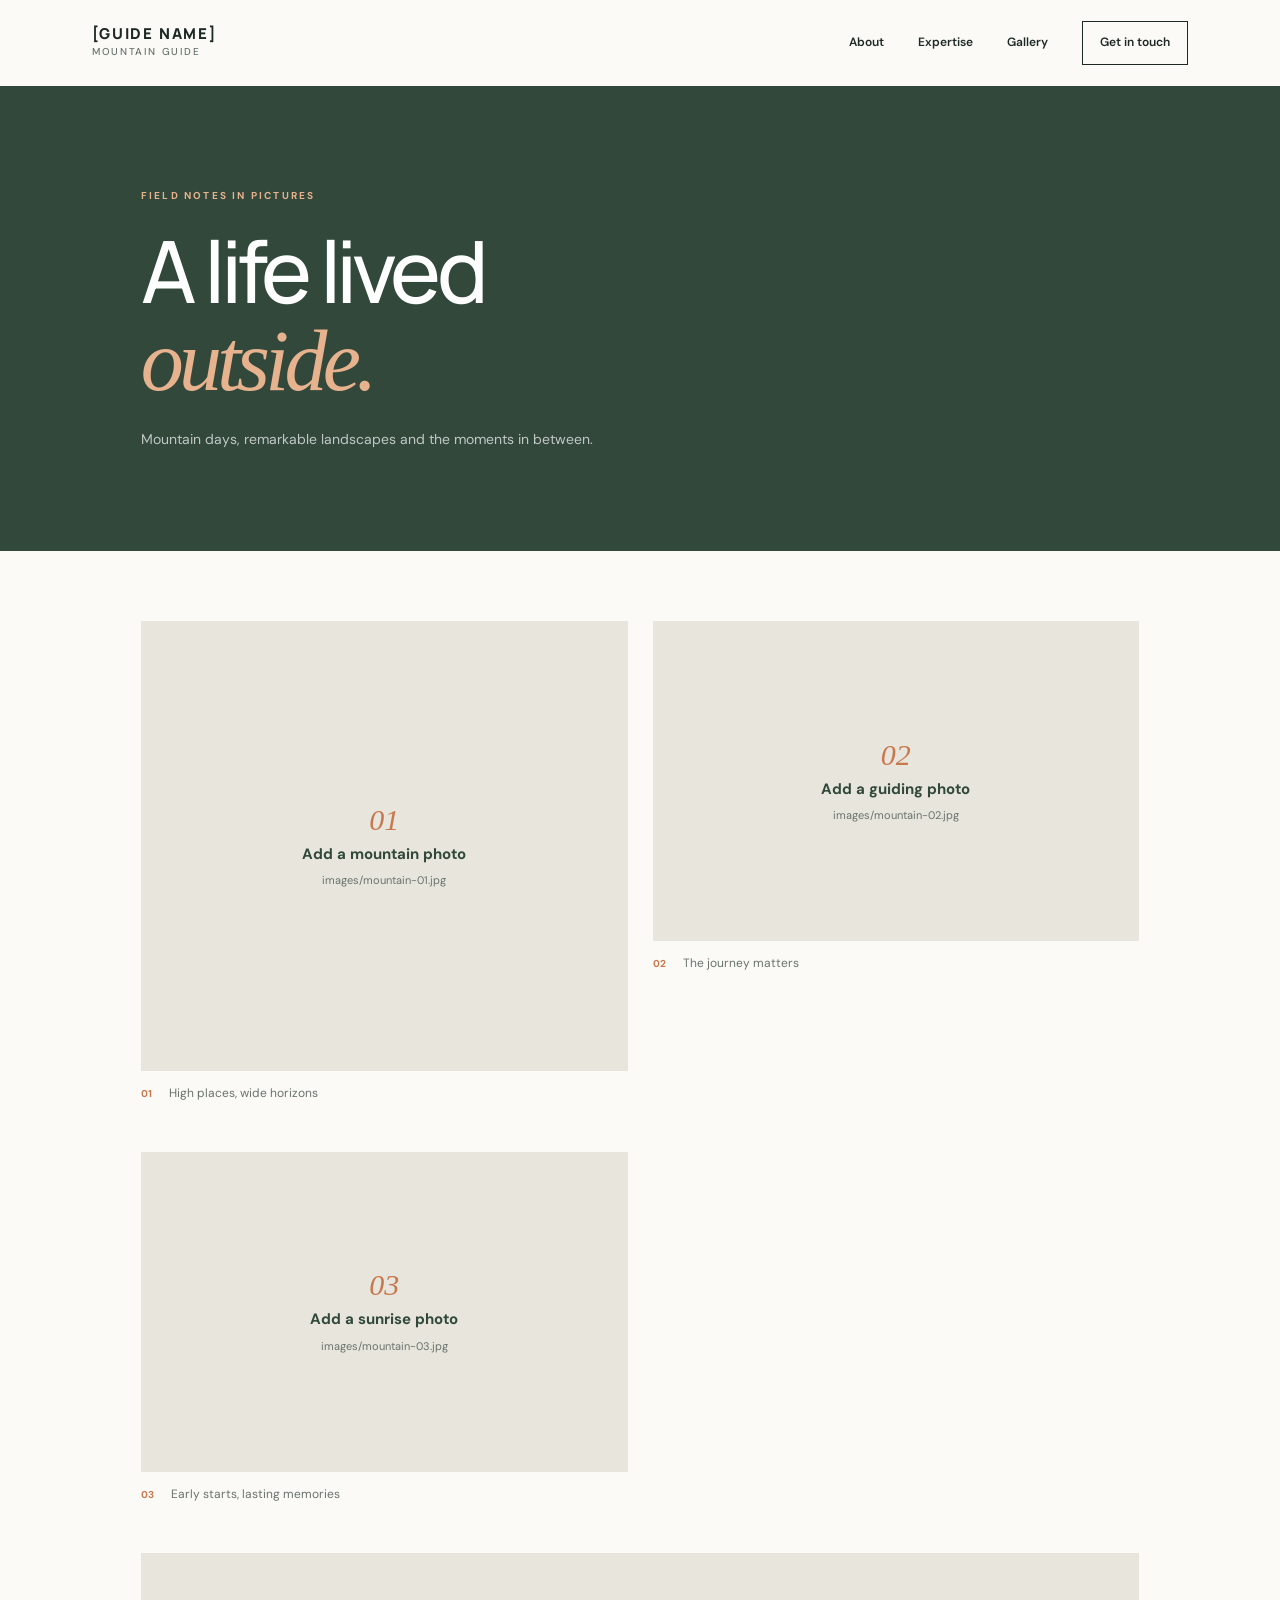
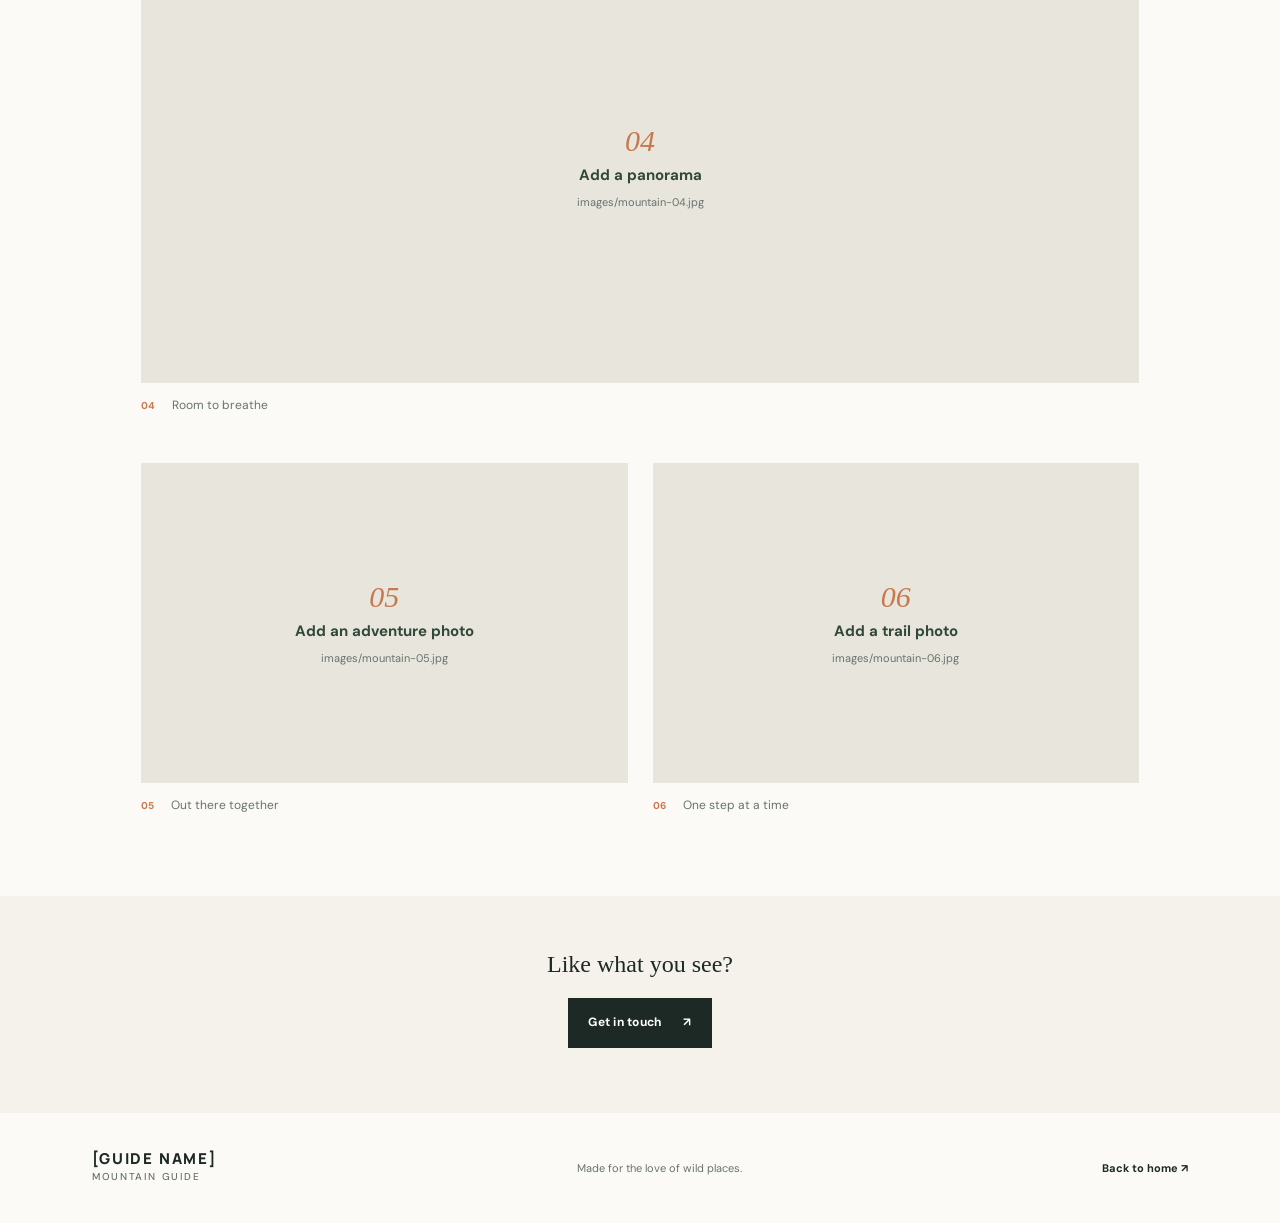
==== commit f56d64a2: "restore chatgpt version" ====
--- a/gallery.html
+++ b/gallery.html
@@ -1,82 +1,73 @@
 <!DOCTYPE html>
 <html lang="en">
 <head>
-  <meta charset="utf-8">
+  <meta charset="UTF-8">
   <meta name="viewport" content="width=device-width, initial-scale=1">
-  <title>Gallery | Table Mountain by foot</title>
-  <meta name="description" content="Photos from guided trips on Table Mountain with Johan Jansen van Vuuren.">
-  <link rel="icon" href="data:image/svg+xml,%3Csvg xmlns='http://www.w3.org/2000/svg' viewBox='0 0 32 32'%3E%3Crect width='32' height='32' rx='6' fill='%2324312A'/%3E%3Cpath d='M3 24 L8 14 L10 15 L12 11 L22 11 L24 15 L27 19 L29 24Z' fill='%23B7834A'/%3E%3C/svg%3E">
+  <meta name="description" content="Mountain guiding, landscapes and adventures with [GUIDE NAME].">
+  <title>Gallery | [GUIDE NAME]</title>
+  <link rel="stylesheet" href="style.css">
   <link rel="preconnect" href="https://fonts.googleapis.com">
   <link rel="preconnect" href="https://fonts.gstatic.com" crossorigin>
-  <link href="https://fonts.googleapis.com/css2?family=Big+Shoulders+Display:wght@600;800&family=Literata:ital,opsz,wght@0,7..72,400;0,7..72,600;1,7..72,400&display=swap" rel="stylesheet">
-  <link rel="stylesheet" href="css/style.css">
+  <link href="https://fonts.googleapis.com/css2?family=DM+Sans:wght@400;500;600;700&family=Manrope:wght@400;500;600;700;800&display=swap" rel="stylesheet">
 </head>
 <body>
-
-<header class="site-header">
-  <div class="wrap header-inner">
-    <a class="brand" href="index.html">Table Mountain by foot</a>
-    <button class="menu-toggle" aria-expanded="false" aria-controls="nav">Menu</button>
-    <nav id="nav" class="nav">
-      <a href="index.html">Home</a>
-      <a href="index.html#activities">Activities</a>
+  <header class="site-header gallery-header">
+    <a class="wordmark" href="index.html">[GUIDE NAME]<span>Mountain Guide</span></a>
+    <nav aria-label="Main navigation">
+      <a href="index.html#about">About</a>
+      <a href="index.html#expertise">Expertise</a>
       <a href="gallery.html" aria-current="page">Gallery</a>
-      <a href="index.html#contact" class="nav-book">Book a trip</a>
+      <a class="nav-cta" href="index.html#contact">Get in touch</a>
     </nav>
-  </div>
-</header>
-
-<main>
-  <section class="gallery-intro">
-    <div class="wrap">
-      <h1>On the mountain</h1>
-      <p>Trips with clients all over Table Mountain.</p>
-    </div>
-  </section>
-
-  <section class="section gallery-section">
-    <div class="wrap">
-      <!--
-        ADDING PHOTOS:
-        1. Put photos in images/gallery/ (resize to about 1600px wide first)
-        2. Copy one <li> block below, change src, alt and the caption
-        3. Delete any blocks you don't use
-      -->
-      <ul class="gallery-grid">
-        <li><figure><button class="gallery-item"><img src="images/gallery/01.jpg" alt="Clients on the summit plateau" loading="lazy"><span class="img-placeholder">Add photo</span></button><figcaption>Summit plateau</figcaption></figure></li>
-        <li><figure><button class="gallery-item"><img src="images/gallery/02.jpg" alt="Scrambling on India Venster" loading="lazy"><span class="img-placeholder">Add photo</span></button><figcaption>India Venster</figcaption></figure></li>
-        <li><figure><button class="gallery-item"><img src="images/gallery/03.jpg" alt="Rock climbing on Table Mountain sandstone" loading="lazy"><span class="img-placeholder">Add photo</span></button><figcaption>Rock climbing</figcaption></figure></li>
-        <li><figure><button class="gallery-item"><img src="images/gallery/04.jpg" alt="Trail running above the city" loading="lazy"><span class="img-placeholder">Add photo</span></button><figcaption>Trail running</figcaption></figure></li>
-        <li><figure><button class="gallery-item"><img src="images/gallery/05.jpg" alt="Hiking up Skeleton Gorge" loading="lazy"><span class="img-placeholder">Add photo</span></button><figcaption>Skeleton Gorge</figcaption></figure></li>
-        <li><figure><button class="gallery-item"><img src="images/gallery/06.jpg" alt="Sunset from Lion's Head" loading="lazy"><span class="img-placeholder">Add photo</span></button><figcaption>Lion’s Head</figcaption></figure></li>
-      </ul>
-    </div>
-  </section>
-
-  <section class="section contact">
-    <div class="wrap contact-inner">
-      <h2>Want to be in the next photo?</h2>
-      <div class="contact-actions">
-        <a class="btn btn-primary" href="index.html#contact">Plan your trip</a>
-      </div>
-    </div>
-  </section>
-</main>
-
-<dialog class="lightbox" aria-label="Photo viewer">
-  <img src="" alt="">
-  <p class="lightbox-caption"></p>
-  <button class="lightbox-btn lightbox-prev" aria-label="Previous photo">‹</button>
-  <button class="lightbox-btn lightbox-next" aria-label="Next photo">›</button>
-  <button class="lightbox-close">Close</button>
-</dialog>
-
-<footer class="site-footer">
-  <div class="wrap footer-inner">
-    <p>© <span class="year"></span> Table Mountain by foot</p>
-    <p>Mountain guiding in Cape Town since 2010</p>
-  </div>
-</footer>
-<script src="js/main.js"></script>
+  </header>
+  <main>
+    <section class="gallery-hero">
+      <p class="eyebrow">FIELD NOTES IN PICTURES</p>
+      <h1>A life lived<br><em>outside.</em></h1>
+      <p>Mountain days, remarkable landscapes and the moments in between.</p>
+    </section>
+    <section class="gallery-grid section-wrap" aria-label="Photo gallery">
+      <!-- Add your photos to the images folder and replace each placeholder filename below. -->
+      <figure class="gallery-item gallery-tall">
+        <img src="images/mountain-01.jpg" alt="Mountain landscape" onerror="this.style.display='none'; this.nextElementSibling.style.display='flex'">
+        <div class="image-placeholder"><span>01</span><strong>Add a mountain photo</strong><small>images/mountain-01.jpg</small></div>
+        <figcaption><span>01</span> High places, wide horizons</figcaption>
+      </figure>
+      <figure class="gallery-item">
+        <img src="images/mountain-02.jpg" alt="Mountain guide on a trail" onerror="this.style.display='none'; this.nextElementSibling.style.display='flex'">
+        <div class="image-placeholder"><span>02</span><strong>Add a guiding photo</strong><small>images/mountain-02.jpg</small></div>
+        <figcaption><span>02</span> The journey matters</figcaption>
+      </figure>
+      <figure class="gallery-item">
+        <img src="images/mountain-03.jpg" alt="Mountain peaks at sunrise" onerror="this.style.display='none'; this.nextElementSibling.style.display='flex'">
+        <div class="image-placeholder"><span>03</span><strong>Add a sunrise photo</strong><small>images/mountain-03.jpg</small></div>
+        <figcaption><span>03</span> Early starts, lasting memories</figcaption>
+      </figure>
+      <figure class="gallery-item gallery-wide">
+        <img src="images/mountain-04.jpg" alt="Wide mountain panorama" onerror="this.style.display='none'; this.nextElementSibling.style.display='flex'">
+        <div class="image-placeholder"><span>04</span><strong>Add a panorama</strong><small>images/mountain-04.jpg</small></div>
+        <figcaption><span>04</span> Room to breathe</figcaption>
+      </figure>
+      <figure class="gallery-item">
+        <img src="images/mountain-05.jpg" alt="Outdoor adventure" onerror="this.style.display='none'; this.nextElementSibling.style.display='flex'">
+        <div class="image-placeholder"><span>05</span><strong>Add an adventure photo</strong><small>images/mountain-05.jpg</small></div>
+        <figcaption><span>05</span> Out there together</figcaption>
+      </figure>
+      <figure class="gallery-item">
+        <img src="images/mountain-06.jpg" alt="Mountain trail" onerror="this.style.display='none'; this.nextElementSibling.style.display='flex'">
+        <div class="image-placeholder"><span>06</span><strong>Add a trail photo</strong><small>images/mountain-06.jpg</small></div>
+        <figcaption><span>06</span> One step at a time</figcaption>
+      </figure>
+    </section>
+    <section class="gallery-bottom">
+      <p>Like what you see?</p>
+      <a class="button button-dark" href="index.html#contact">Get in touch <span aria-hidden="true">↗</span></a>
+    </section>
+  </main>
+  <footer class="site-footer">
+    <a class="wordmark footer-wordmark" href="index.html">[GUIDE NAME]<span>Mountain Guide</span></a>
+    <p>Made for the love of wild places.</p>
+    <a href="index.html">Back to home ↗</a>
+  </footer>
 </body>
 </html>
--- a/style.css
+++ b/style.css
@@ -0,0 +1,144 @@
+:root {
+  --ink: #1d2925;
+  --muted: #68736d;
+  --cream: #f4f2eb;
+  --paper: #fbfaf6;
+  --green: #31483b;
+  --orange: #c9784e;
+  --line: rgba(29, 41, 37, .16);
+  --serif: Georgia, "Times New Roman", serif;
+}
+* { box-sizing: border-box; }
+html { scroll-behavior: smooth; }
+body { margin: 0; background: var(--paper); color: var(--ink); font-family: "DM Sans", sans-serif; line-height: 1.65; }
+a { color: inherit; text-decoration: none; }
+.site-header { height: 86px; padding: 0 7.2%; display: flex; align-items: center; justify-content: space-between; background: var(--paper); position: relative; z-index: 5; }
+.wordmark { font: 800 15px/1.2 "Manrope", sans-serif; letter-spacing: .12em; text-transform: uppercase; }
+.wordmark span { display: block; font: 500 10px/1.8 "DM Sans", sans-serif; letter-spacing: .16em; color: var(--muted); }
+nav { display: flex; align-items: center; gap: 34px; font-size: 12px; font-weight: 600; }
+nav a:not(.nav-cta) { transition: color .2s; }
+nav a:hover, .site-footer a:hover { color: var(--orange); }
+.nav-cta { border: 1px solid var(--ink); padding: 11px 17px; }
+.hero { min-height: 660px; height: min(780px, calc(100vh - 86px)); position: relative; color: white; display: flex; align-items: center; overflow: hidden; background: #3d5148; }
+.hero-image, .hero-shade { position: absolute; inset: 0; }
+.hero-image { background: url("https://images.unsplash.com/photo-1464822759023-fed622ff2c3b?auto=format&fit=crop&w=2200&q=85") center 48%/cover; transform: scale(1.015); }
+.hero-shade { background: linear-gradient(90deg, rgba(15,25,22,.78) 0%, rgba(15,25,22,.48) 48%, rgba(15,25,22,.08) 100%), linear-gradient(0deg, rgba(15,25,22,.28), transparent 45%); }
+.hero-content { position: relative; z-index: 1; margin-left: 11%; max-width: 670px; padding: 65px 24px 70px 0; }
+.eyebrow { font-size: 10px; font-weight: 700; letter-spacing: .22em; text-transform: uppercase; }
+.hero .eyebrow { color: #e7c5a8; margin-bottom: 26px; }
+h1, h2, .display-heading, blockquote { font-family: "Manrope", sans-serif; letter-spacing: -.055em; font-weight: 500; }
+.hero h1 { font-size: clamp(50px, 6.4vw, 88px); line-height: 1.04; margin: 0 0 27px; }
+h1 em, h2 em, .display-heading em, .values h2 em { font-family: var(--serif); font-weight: 400; }
+.hero-copy { max-width: 470px; font-size: 15px; color: rgba(255,255,255,.84); line-height: 1.9; }
+.hero-actions { display: flex; align-items: center; gap: 28px; margin-top: 34px; flex-wrap: wrap; }
+.button { display: inline-flex; align-items: center; gap: 22px; padding: 15px 20px; font-size: 12px; font-weight: 700; letter-spacing: .02em; transition: transform .2s, background .2s; }
+.button:hover { transform: translateY(-2px); }
+.button-light { background: var(--paper); color: var(--ink); }
+.button-dark { background: var(--ink); color: white; }
+.text-link { font-size: 12px; font-weight: 700; border-bottom: 1px solid currentColor; padding-bottom: 6px; display: inline-flex; gap: 18px; align-items: center; }
+.light-link { color: white; }
+.hero-note { position: absolute; right: 7%; bottom: 40px; display: flex; align-items: center; gap: 12px; font-size: 10px; letter-spacing: .12em; text-transform: uppercase; color: rgba(255,255,255,.8); }
+.note-line { width: 32px; height: 1px; background: var(--orange); }
+.section-wrap { padding-left: 11%; padding-right: 11%; }
+.intro { padding-top: 115px; padding-bottom: 120px; }
+.section-label { font-size: 10px; letter-spacing: .18em; font-weight: 700; color: var(--muted); }
+.section-label span { color: var(--orange); margin-right: 18px; }
+.intro-grid { display: grid; grid-template-columns: 1fr 1fr; gap: 9%; margin-top: 54px; }
+.display-heading { font-size: clamp(36px, 4.1vw, 56px); line-height: 1.17; margin: 0; }
+.display-heading em { color: var(--green); }
+.intro-text { max-width: 490px; color: #59645e; font-size: 14px; }
+.intro-text p { margin-top: 0; margin-bottom: 19px; }
+.intro-text .lead { color: var(--ink); font-size: 17px; line-height: 1.7; }
+.signature { font-family: var(--serif); font-style: italic; font-size: 24px; color: var(--green); margin-top: 30px !important; }
+.quote-band { background: var(--green); color: white; text-align: center; padding: 83px 20px 78px; }
+.quote-mark { font: 70px/ .7 var(--serif); color: #d89a76; }
+.quote-band blockquote { font-size: clamp(28px, 4vw, 45px); line-height: 1.3; margin: 24px 0 17px; }
+.quote-band p { color: rgba(255,255,255,.65); font-size: 12px; letter-spacing: .05em; }
+.expertise { padding-top: 110px; padding-bottom: 120px; }
+.expertise-heading { display: flex; align-items: end; justify-content: space-between; gap: 30px; margin: 34px 0 45px; }
+.expertise-heading h2 { font-size: clamp(34px, 4vw, 48px); margin: 0; line-height: 1.2; }
+.expertise-heading p { color: var(--muted); max-width: 300px; font-size: 13px; margin: 0 0 5px; }
+.expertise-grid { display: grid; grid-template-columns: repeat(3, 1fr); border-top: 1px solid var(--line); border-bottom: 1px solid var(--line); }
+.expertise-card { padding: 29px 27px 35px 0; }
+.expertise-card + .expertise-card { border-left: 1px solid var(--line); padding-left: 27px; }
+.card-number { font-size: 9px; color: var(--orange); letter-spacing: .15em; font-weight: 700; }
+.line-icon { font-size: 36px; color: var(--green); margin: 24px 0 9px; }
+.expertise-card h3 { font: 600 17px "Manrope", sans-serif; margin: 0 0 12px; }
+.expertise-card p { color: var(--muted); font-size: 12px; line-height: 1.85; margin: 0; }
+.edit-note { font-size: 11px; color: #89918b; font-style: italic; margin-top: 18px; }
+.image-feature { display: grid; grid-template-columns: 1.05fr .95fr; min-height: 500px; background: var(--cream); }
+.feature-photo { background: url("https://images.unsplash.com/photo-1464278533981-50106e6176b1?auto=format&fit=crop&w=1300&q=85") center/cover; min-height: 430px; }
+.feature-copy { align-self: center; padding: 65px 12%; }
+.feature-copy .eyebrow { color: var(--orange); }
+.feature-copy h2 { font-size: clamp(36px, 4.2vw, 55px); line-height: 1.13; margin: 23px 0; }
+.feature-copy h2 em { color: var(--green); }
+.feature-copy > p:not(.eyebrow) { color: var(--muted); font-size: 13px; margin-bottom: 28px; }
+.values { padding-top: 110px; padding-bottom: 120px; }
+.values-grid { display: grid; grid-template-columns: .9fr 1.1fr; gap: 10%; margin-top: 42px; }
+.values h2 { font-size: clamp(43px, 5vw, 66px); line-height: 1.1; margin: 0; }
+.values h2 em { color: var(--green); }
+.values-list > div { display: grid; grid-template-columns: 45px 1fr; border-bottom: 1px solid var(--line); padding: 17px 0; gap: 10px; }
+.values-list > div:first-child { border-top: 1px solid var(--line); }
+.values-list span { font-size: 10px; color: var(--orange); font-weight: 700; padding-top: 3px; }
+.values-list p { margin: 0; color: var(--muted); font-size: 12px; line-height: 1.8; }
+.values-list strong { display: inline-block; color: var(--ink); font-size: 14px; margin-bottom: 4px; }
+.contact { background: #e8e8df; text-align: center; padding: 100px 24px 95px; }
+.contact-inner { max-width: 680px; margin: auto; }
+.contact .eyebrow { color: var(--orange); }
+.contact h2 { font-size: clamp(37px, 5vw, 60px); line-height: 1.14; margin: 23px 0; }
+.contact h2 em { color: var(--green); }
+.contact-inner > p:not(.eyebrow):not(.company-note) { color: var(--muted); font-size: 13px; margin-bottom: 28px; }
+.company-note { font-size: 10px; text-transform: uppercase; letter-spacing: .15em; color: var(--muted); margin-top: 28px; }
+.site-footer { min-height: 110px; display: flex; justify-content: space-between; align-items: center; gap: 20px; padding: 25px 7.2%; font-size: 11px; color: var(--muted); }
+.footer-wordmark { color: var(--ink); }
+.site-footer p { margin: 0; }
+.site-footer > a:last-child { font-weight: 700; color: var(--ink); }
+.gallery-header { background: var(--paper); }
+.gallery-hero { background: var(--green); color: white; padding: 92px 11% 86px; }
+.gallery-hero .eyebrow { color: #e7b28e; }
+.gallery-hero h1 { font-size: clamp(55px, 7vw, 86px); line-height: 1.02; margin: 22px 0; }
+.gallery-hero h1 em { color: #e7b28e; }
+.gallery-hero > p:last-child { color: rgba(255,255,255,.7); font-size: 14px; }
+.gallery-grid { padding-top: 70px; padding-bottom: 80px; display: grid; grid-template-columns: 1fr 1fr; gap: 48px 25px; }
+.gallery-item { margin: 0; min-width: 0; }
+.gallery-item img, .image-placeholder { width: 100%; height: 320px; object-fit: cover; background: #e7e5dc; }
+.gallery-tall img, .gallery-tall .image-placeholder { height: 450px; }
+.gallery-wide { grid-column: span 2; }
+.gallery-wide img, .gallery-wide .image-placeholder { height: 430px; }
+.image-placeholder { display: none; flex-direction: column; align-items: center; justify-content: center; color: var(--green); gap: 5px; text-align: center; padding: 20px; }
+.image-placeholder span { font: italic 30px var(--serif); color: var(--orange); }
+.image-placeholder strong { font-size: 15px; }
+.image-placeholder small { color: var(--muted); font-size: 11px; }
+.gallery-item figcaption { padding-top: 13px; font-size: 12px; color: var(--muted); }
+.gallery-item figcaption span { color: var(--orange); font-size: 10px; font-weight: 700; margin-right: 14px; }
+.gallery-bottom { text-align: center; background: var(--cream); padding: 55px 20px 65px; }
+.gallery-bottom p { font: 24px var(--serif); margin: 0 0 20px; }
+@media (max-width: 760px) {
+  .site-header { height: auto; min-height: 80px; padding: 20px 6%; align-items: flex-start; gap: 18px; }
+  nav { gap: 12px; flex-wrap: wrap; justify-content: flex-end; font-size: 11px; }
+  nav .nav-cta { padding: 7px 9px; }
+  .wordmark { font-size: 12px; min-width: 110px; }
+  .hero { min-height: 650px; height: auto; }
+  .hero-content { margin-left: 7%; padding: 90px 7% 100px 0; }
+  .hero h1 { font-size: clamp(46px, 12vw, 68px); }
+  .hero-note { right: 7%; bottom: 25px; }
+  .section-wrap { padding-left: 7%; padding-right: 7%; }
+  .intro, .expertise, .values { padding-top: 75px; padding-bottom: 80px; }
+  .intro-grid, .values-grid { grid-template-columns: 1fr; gap: 28px; margin-top: 35px; }
+  .expertise-heading { display: block; }
+  .expertise-heading p { margin-top: 15px; }
+  .expertise-grid { grid-template-columns: 1fr; }
+  .expertise-card, .expertise-card + .expertise-card { border-left: 0; border-bottom: 1px solid var(--line); padding: 25px 0; }
+  .expertise-card:last-child { border-bottom: 0; }
+  .line-icon { margin: 12px 0 5px; }
+  .image-feature { grid-template-columns: 1fr; }
+  .feature-photo { min-height: 330px; }
+  .feature-copy { padding: 48px 7%; }
+  .contact { padding: 75px 7%; }
+  .site-footer { padding: 25px 6%; flex-wrap: wrap; }
+  .site-footer p { order: 3; width: 100%; }
+  .gallery-hero { padding: 70px 7%; }
+  .gallery-grid { padding-top: 35px; padding-bottom: 50px; grid-template-columns: 1fr; gap: 35px; }
+  .gallery-wide { grid-column: auto; }
+  .gallery-item img, .image-placeholder, .gallery-tall img, .gallery-tall .image-placeholder, .gallery-wide img, .gallery-wide .image-placeholder { height: 310px; }
+}
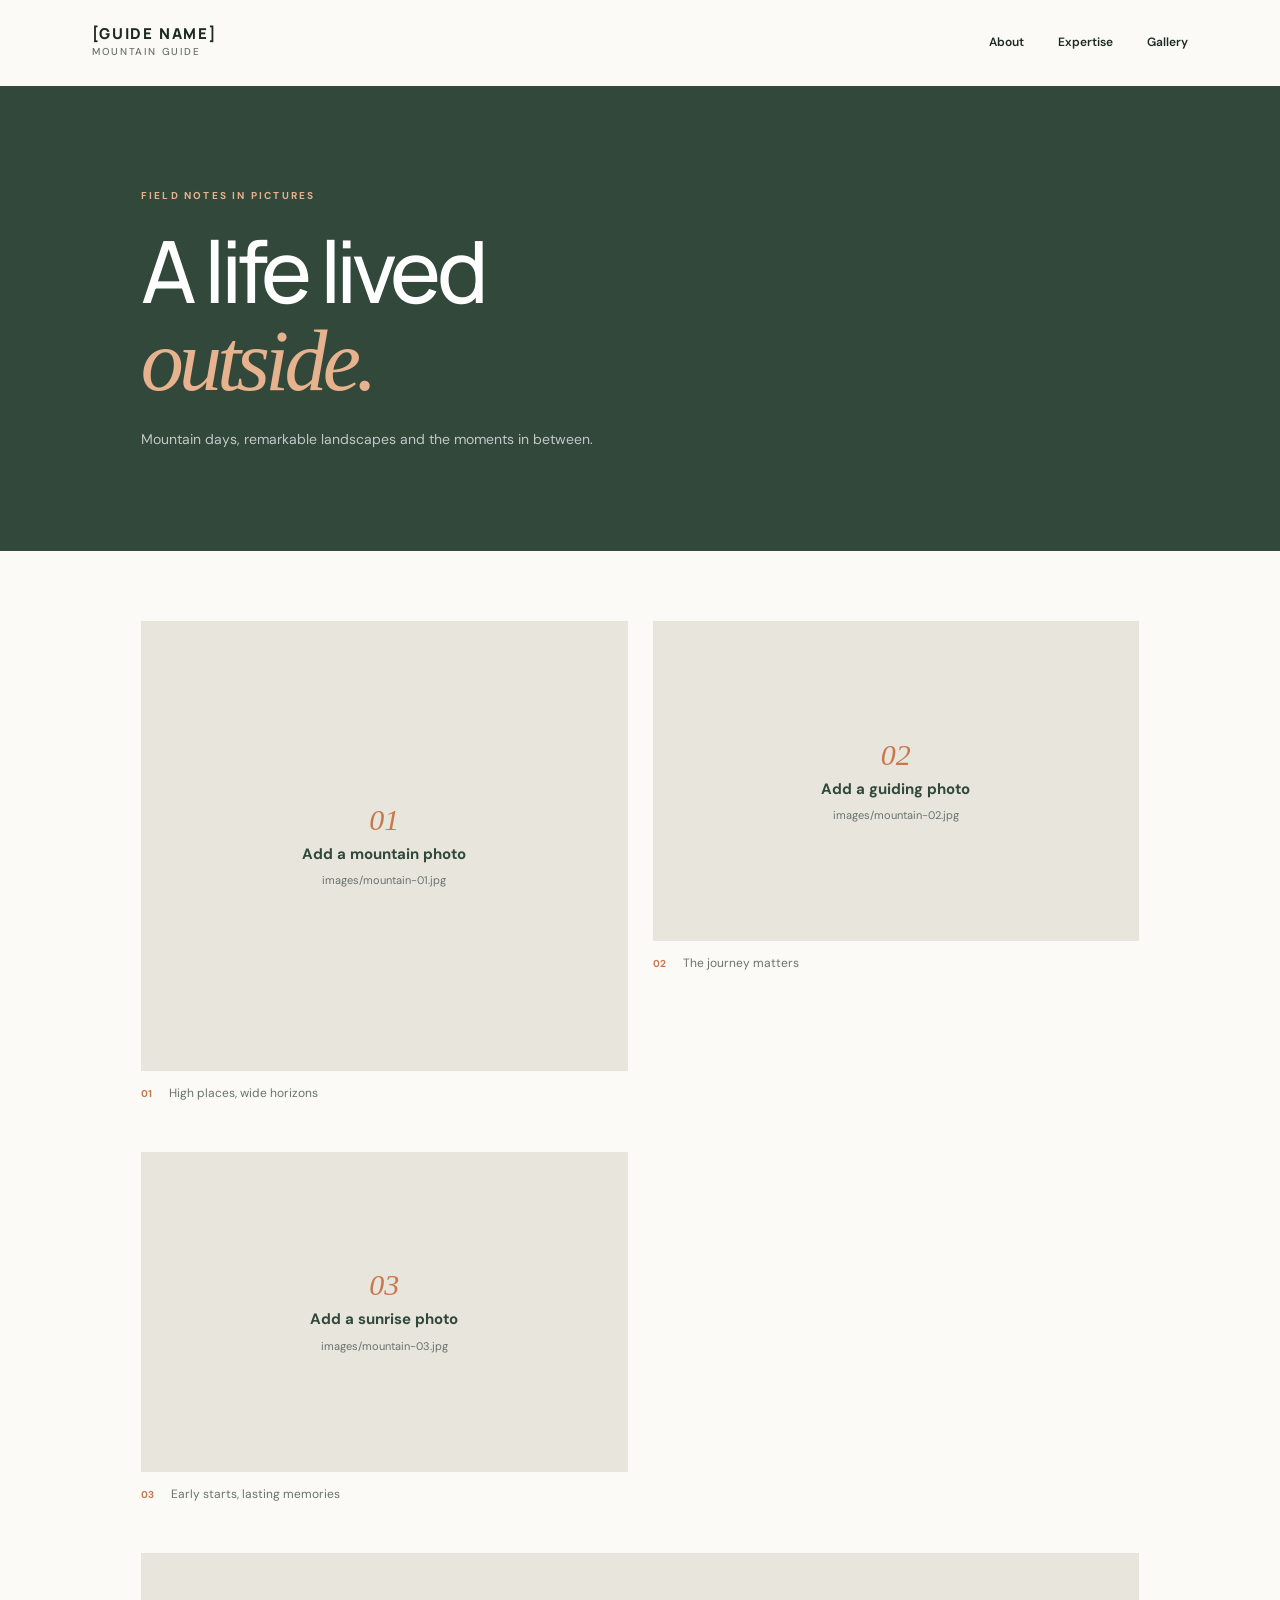
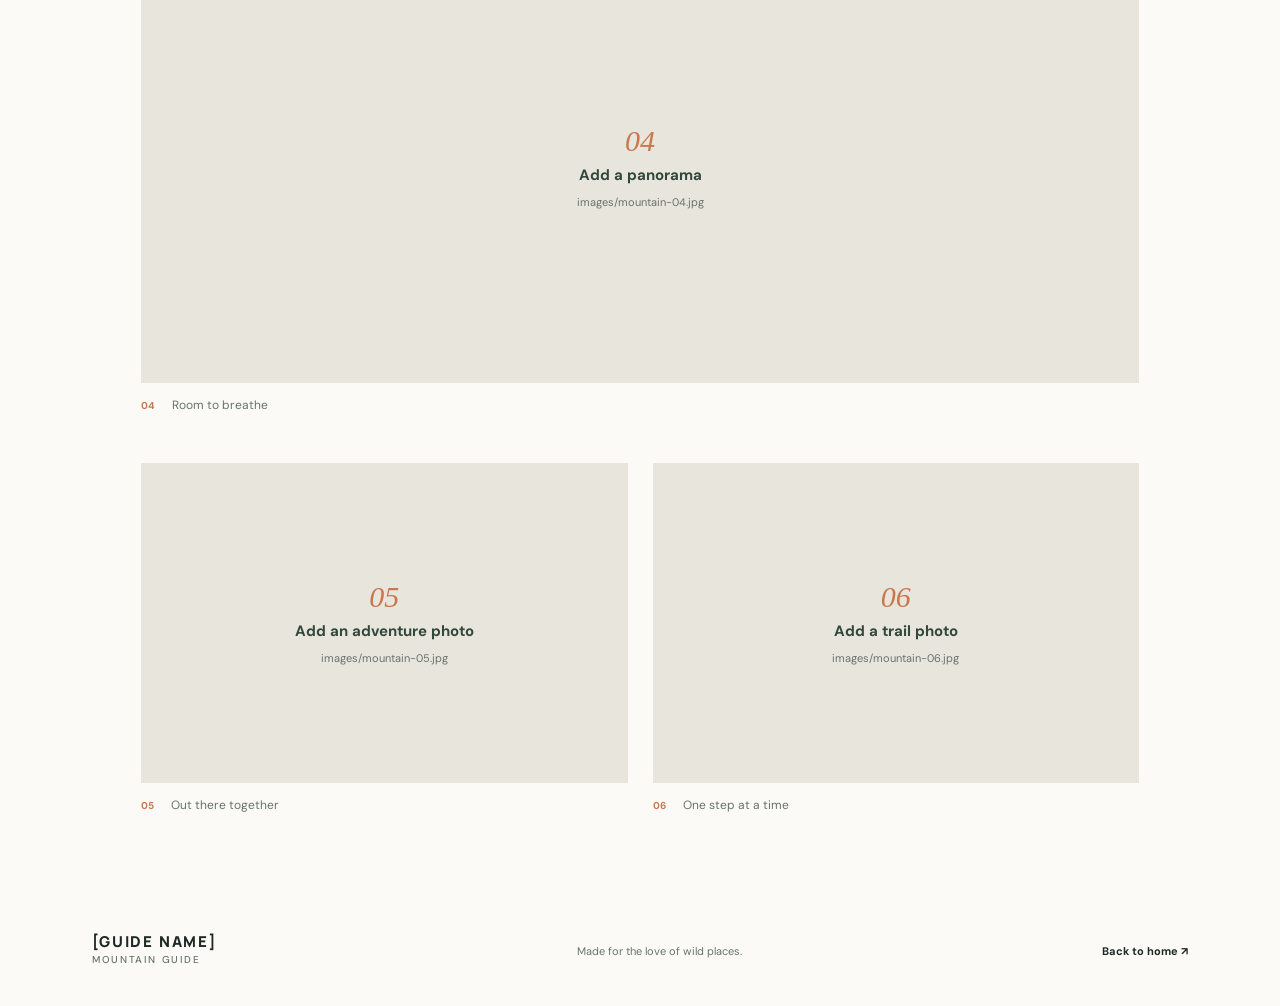
==== commit fc255a4d: "remove get in touch section" ====
--- a/gallery.html
+++ b/gallery.html
@@ -17,7 +17,6 @@
       <a href="index.html#about">About</a>
       <a href="index.html#expertise">Expertise</a>
       <a href="gallery.html" aria-current="page">Gallery</a>
-      <a class="nav-cta" href="index.html#contact">Get in touch</a>
     </nav>
   </header>
   <main>
@@ -59,10 +58,6 @@
         <figcaption><span>06</span> One step at a time</figcaption>
       </figure>
     </section>
-    <section class="gallery-bottom">
-      <p>Like what you see?</p>
-      <a class="button button-dark" href="index.html#contact">Get in touch <span aria-hidden="true">↗</span></a>
-    </section>
   </main>
   <footer class="site-footer">
     <a class="wordmark footer-wordmark" href="index.html">[GUIDE NAME]<span>Mountain Guide</span></a>
--- a/style.css
+++ b/style.css
@@ -82,13 +82,6 @@
 .values-list span { font-size: 10px; color: var(--orange); font-weight: 700; padding-top: 3px; }
 .values-list p { margin: 0; color: var(--muted); font-size: 12px; line-height: 1.8; }
 .values-list strong { display: inline-block; color: var(--ink); font-size: 14px; margin-bottom: 4px; }
-.contact { background: #e8e8df; text-align: center; padding: 100px 24px 95px; }
-.contact-inner { max-width: 680px; margin: auto; }
-.contact .eyebrow { color: var(--orange); }
-.contact h2 { font-size: clamp(37px, 5vw, 60px); line-height: 1.14; margin: 23px 0; }
-.contact h2 em { color: var(--green); }
-.contact-inner > p:not(.eyebrow):not(.company-note) { color: var(--muted); font-size: 13px; margin-bottom: 28px; }
-.company-note { font-size: 10px; text-transform: uppercase; letter-spacing: .15em; color: var(--muted); margin-top: 28px; }
 .site-footer { min-height: 110px; display: flex; justify-content: space-between; align-items: center; gap: 20px; padding: 25px 7.2%; font-size: 11px; color: var(--muted); }
 .footer-wordmark { color: var(--ink); }
 .site-footer p { margin: 0; }
@@ -111,8 +104,6 @@
 .image-placeholder small { color: var(--muted); font-size: 11px; }
 .gallery-item figcaption { padding-top: 13px; font-size: 12px; color: var(--muted); }
 .gallery-item figcaption span { color: var(--orange); font-size: 10px; font-weight: 700; margin-right: 14px; }
-.gallery-bottom { text-align: center; background: var(--cream); padding: 55px 20px 65px; }
-.gallery-bottom p { font: 24px var(--serif); margin: 0 0 20px; }
 @media (max-width: 760px) {
   .site-header { height: auto; min-height: 80px; padding: 20px 6%; align-items: flex-start; gap: 18px; }
   nav { gap: 12px; flex-wrap: wrap; justify-content: flex-end; font-size: 11px; }
@@ -134,7 +125,6 @@
   .image-feature { grid-template-columns: 1fr; }
   .feature-photo { min-height: 330px; }
   .feature-copy { padding: 48px 7%; }
-  .contact { padding: 75px 7%; }
   .site-footer { padding: 25px 6%; flex-wrap: wrap; }
   .site-footer p { order: 3; width: 100%; }
   .gallery-hero { padding: 70px 7%; }
